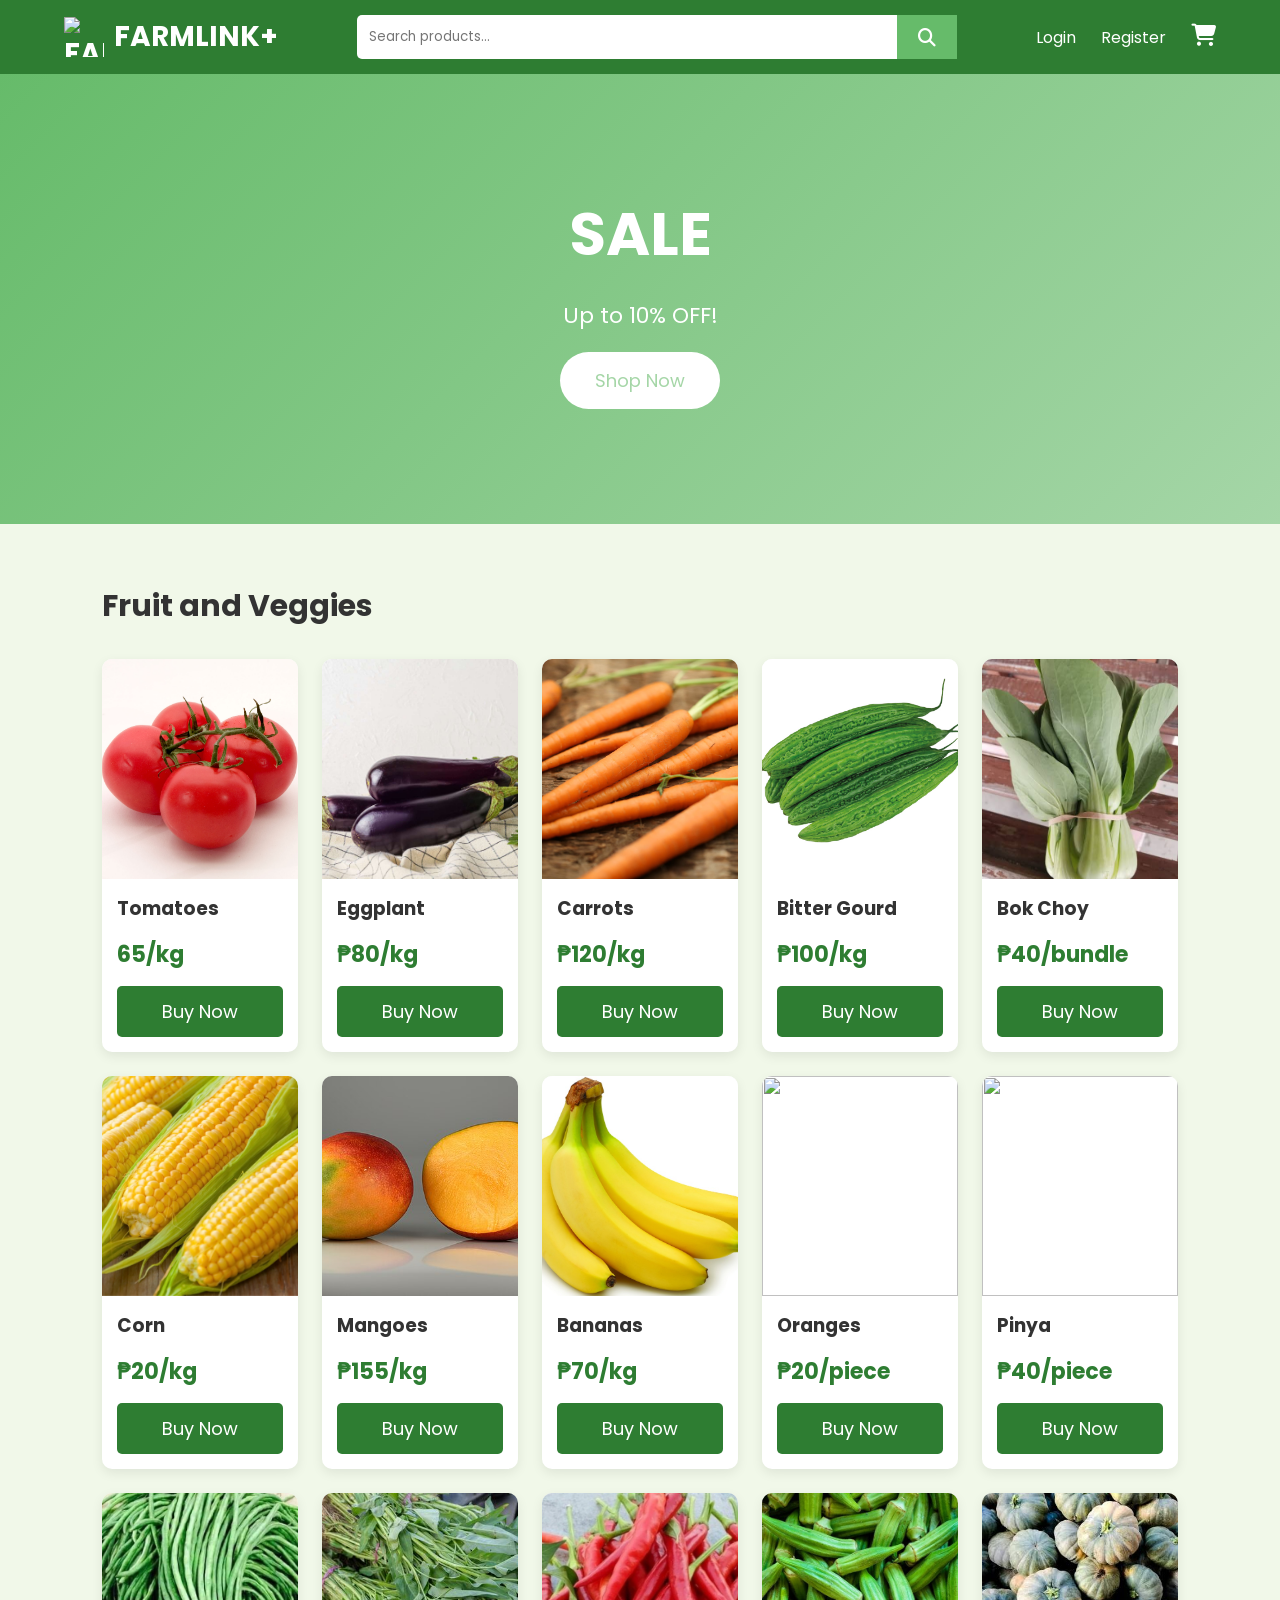
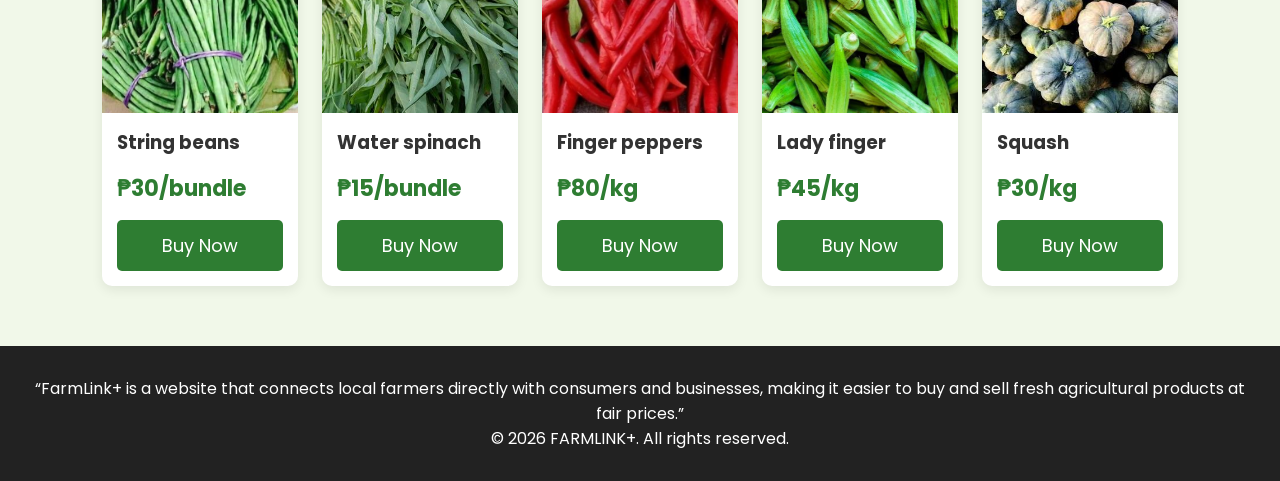
==== index.html @ 1f9c8bc8 "final" ====
﻿<!DOCTYPE html>
<html lang="en">
<head>
    <meta charset="UTF-8">
    <meta name="viewport" content="width=device-width, initial-scale=1.0">
    <title>FARMLINK+</title>

    <link rel="stylesheet" href="style.css">

    <link rel="preconnect" href="https://fonts.googleapis.com">
    <link href="https://fonts.googleapis.com/css2?family=Poppins:wght@300;400;500;600;700&display=swap" rel="stylesheet">

    <link rel="stylesheet"
    href="https://cdnjs.cloudflare.com/ajax/libs/font-awesome/6.6.0/css/all.min.css">
</head>

<body>

<header>

    <div class="logo">
        <img src="FARMLINK+.png" alt="FARMLINK+ Logo">
        <span>FARMLINK+</span>
    </div>

    <div class="search">
        <input type="text" placeholder="Search products...">
        <button>
            <i class="fa-solid fa-search"></i>
        </button>
    </div>

    <div class="header-links">
        <a href="login.html">Login</a>
        <a href="register.html">Register</a>

        <a href="cart.html">
            <i class="fa-solid fa-cart-shopping"></i>
        </a>
    </div>

</header>

<section class="hero">

<div class="hero-text">

<h1>SALE</h1>

<p>Up to 10% OFF!</p>

<button>Shop Now</button>

</div>

</section>

<section class="products">

<h2>Fruit and Veggies</h2>

<div class="product-grid">

<div class="card" onclick="location.href='product.html?id=1'">
<img src="tomato.jpg">
<h3>Tomatoes</h3>
<p class="price">65/kg</p>
<button class="buy-btn" data-id="1">Buy Now</button>
</div>

<div class="card" onclick="location.href='product.html?id=2'">
<img src="eggplant.jpg">
<h3>Eggplant</h3>
<p class="price">₱80/kg</p>
<button class="buy-btn" data-id="2">Buy Now</button>
</div>

<div class="card" onclick="location.href='product.html?id=3'">
<img src="carrots.jpg">
<h3>Carrots</h3>
<p class="price">₱120/kg</p>
<button class="buy-btn" data-id="3">Buy Now</button>
</div>

<div class="card" onclick="location.href='product.html?id=4'">
<img src="bittergourd.jpg">
<h3>Bitter Gourd</h3>
<p class="price">₱100/kg</p>
<button class="buy-btn" data-id="4">Buy Now</button>
</div>

<div class="card" onclick="location.href='product.html?id=5'">
<img src="bok choy.jpg">
<h3>Bok Choy</h3>
<p class="price">₱40/bundle</p>
<button class="buy-btn" data-id="5">Buy Now</button>
</div>

<div class="card" onclick="location.href='product.html?id=6'">
<img src="corn.jpg">
<h3>Corn</h3>
<p class="price">₱20/kg</p>
<button class="buy-btn" data-id="6">Buy Now</button>
</div>

<div class="card" onclick="location.href='product.html?id=8'">
<img src="mangga.jpg">
<h3>Mangoes</h3>
<p class="price">₱155/kg</p>
<button class="buy-btn" data-id="8">Buy Now</button>
</div>

<div class="card" onclick="location.href='product.html?id=7'">
<img src="banana.jpg">
<h3>Bananas</h3>
<p class="price">₱70/kg</p>
<button class="buy-btn" data-id="7">Buy Now</button>
</div>

<div class="card" onclick="location.href='product.html?id=9'">
<img src="Orange.jpg">
<h3>Oranges</h3>
<p class="price">₱20/piece</p>
<button class="buy-btn" data-id="9">Buy Now</button>
</div>

<div class="card" onclick="location.href='product.html?id=10'">
<img src="Pinya.jpg">
<h3>Pinya</h3>
<p class="price">₱40/piece</p>
<button class="buy-btn" data-id="10">Buy Now</button>
</div>

<div class="card" onclick="location.href='product.html?id=11'">
<img src="stringbeans.jpg">
<h3>String beans</h3>
<p class="price">₱30/bundle</p>
<button class="buy-btn" data-id="11">Buy Now</button>
</div>

<div class="card" onclick="location.href='product.html?id=12'">
<img src="waterspinach.jpg">
<h3>Water spinach</h3>
<p class="price">₱15/bundle</p>
<button class="buy-btn" data-id="12">Buy Now</button>
</div>

<div class="card" onclick="location.href='product.html?id=13'">
<img src="fingerpeppers.jpeg">
<h3>Finger peppers</h3>
<p class="price">₱80/kg</p>
<button class="buy-btn" data-id="13">Buy Now</button>
</div>

<div class="card" onclick="location.href='product.html?id=14'">
<img src="ladyfinger.jpg">
<h3>Lady finger</h3>
<p class="price">₱45/kg</p>
<button class="buy-btn" data-id="14">Buy Now</button>
</div>

<div class="card" onclick="location.href='product.html?id=15'">
<img src="squash.jpg">
<h3>Squash</h3>
<p class="price">₱30/kg</p>
<button class="buy-btn" data-id="15">Buy Now</button>
</div>


</div>

</section>




</div>

</section>

<footer>

<p>“FarmLink+ is a website that connects local farmers directly with consumers and businesses, making it easier to buy and sell fresh agricultural products at fair prices.” </p>
<p>© 2026 FARMLINK+. All rights reserved.</p>
</footer>

<script src="products.js"></script>
<script src="js/app.js"></script>

</body>
</html>
---- style.css ----
/* ===========================
   GLOBAL
=========================== */

@import url('https://fonts.googleapis.com/css2?family=Poppins:wght@300;400;500;600;700&display=swap');

*{
    margin:0;
    padding:0;
    box-sizing:border-box;
    font-family:'Poppins',sans-serif;
}

body{
    background:#F1F8E9;
    color:#333;
}

img{
    width:100%;
    display:block;
}

a{
    text-decoration:none;
    color:inherit;
}

button{
    cursor:pointer;
}

/* ===========================
   HEADER
=========================== */

header{
    background:#2E7D32;
    padding:15px 5%;
    display:flex;
    justify-content:space-between;
    align-items:center;
    position:sticky;
    top:0;
    z-index:1000;
}

.logo{
    display:flex;
    align-items:center;
    gap:10px;
    color:white;
    font-size:28px;
    font-weight:700;
}

.logo img {
    width: 40px;   /* Adjust this value */
    height: 40px;
}

.search{
    flex:1;
    max-width:600px;
    display:flex;
    margin:0 40px;
}

.search input{
    flex:1;
    padding:12px;
    border:none;
    outline:none;
    border-radius:5px 0 0 5px;
}

.search button{
    width:60px;
    border:none;
    background:#66BB6A;
    color:white;
    font-size:18px;
}

.header-links{
    display:flex;
    gap:25px;
    align-items:center;
    color:white;
}

.header-links i{
    font-size:22px;
}

/* ===========================
   NAVBAR
=========================== */

nav{
    background:white;
    display:flex;
    justify-content:center;
    gap:40px;
    padding:15px;
    box-shadow:0 2px 8px rgba(0,0,0,.08);
}

nav a{
    font-weight:500;
    transition:.3s;
}

nav a:hover{
    color:#2E7D32;
}

/* ===========================
   HERO
=========================== */

.hero{
    height:450px;
    background:linear-gradient(135deg,#66BB6A,#A5D6A7);
    display:flex;
    justify-content:center;
    align-items:center;
    text-align:center;
    color:white;
}

.hero h1{
    font-size:60px;
}

.hero p{
    margin:20px 0;
    font-size:22px;
}

.hero button{
    background:white;
    color:#A5D6A7;
    border:none;
    padding:15px 35px;
    border-radius:50px;
    font-size:18px;
    transition:.3s;
}

.hero button:hover{
    transform:scale(1.05);
}

/* ===========================
   SECTION
=========================== */

section{
    padding:60px 8%;
}

section h2{
    margin-bottom:30px;
    font-size:30px;
}

/* ===========================
   CATEGORIES
=========================== */

.category-grid{
    display:grid;
    grid-template-columns:repeat(auto-fit,minmax(140px,1fr));
    gap:20px;
}

.category{
    background:white;
    border-radius:12px;
    padding:30px;
    text-align:center;
    font-size:40px;
    transition:.3s;
    box-shadow:0 5px 15px rgba(0,0,0,.08);
}

.category:hover{
    transform:translateY(-8px);
}

.category p{
    margin-top:15px;
    font-size:16px;
}

/* ===========================
   PRODUCTS
=========================== */

.product-grid {
    display: grid;
    grid-template-columns: repeat(5, 1fr);
    gap: 24px;
}

.card{
    background:white;
    border-radius:10px;
    overflow:hidden;
    transition:.3s;
    box-shadow:0 4px 12px rgba(0,0,0,.08);
}

.card:hover{
    transform:translateY(-8px);
}

.card img{
    height:220px;
    object-fit:cover;
}

.card h3{
    padding:15px;
}

.price{
    padding:0 15px;
    color:#2E7D32;
    font-size:22px;
    font-weight:bold;
}

.card button{
    margin:15px;
    width:calc(100% - 30px);
    padding:12px;
    border:none;
    background:#2E7D32;
    color:white;
    border-radius:5px;
}

.card button:hover{
    background:#A5D6A7;
}

/* ===========================
   FOOTER
=========================== */

footer{
    background:#222;
    color:white;
    text-align:center;
    padding:30px;
}

/* ===========================
   RESPONSIVE
=========================== */

@media(max-width:768px){

header{
    flex-direction:column;
    gap:15px;
}

.search{
    width:100%;
    margin:0;
}

nav{
    overflow:auto;
    justify-content:flex-start;
}

.hero{
    height:300px;
}

.hero h1{
    font-size:40px;
}

.hero p{
    font-size:18px;
}

}
/* ===========================
   PRODUCT DETAILS
=========================== */

.product-details{
    display:flex;
    gap:50px;
    padding:60px 8%;
    background:#fff;
    align-items:flex-start;
    flex-wrap:wrap;
}

.product-image{
    flex:1;
    min-width:320px;
}

.product-image img{
    width:100%;
    border-radius:10px;
    box-shadow:0 5px 15px rgba(0,0,0,.15);
}

.product-info{
    flex:1;
    min-width:320px;
}

.product-info h1{
    font-size:36px;
    margin-bottom:15px;
}

.rating{
    color:gold;
    font-size:18px;
    margin-bottom:20px;
}

.rating span{
    color:#555;
    margin-left:10px;
}

.product-info .price{
    color:#2E7D32;
    font-size:40px;
    margin-bottom:20px;
}

.product-info p{
    line-height:1.8;
    margin-bottom:30px;
}

.quantity{
    display:flex;
    align-items:center;
    gap:10px;
    margin-bottom:30px;
}

.quantity button{
    width:45px;
    height:45px;
    border:none;
    background:#2E7D32;
    color:white;
    font-size:20px;
    border-radius:5px;
}

.quantity input{
    width:70px;
    text-align:center;
    height:45px;
    font-size:18px;
}

.buy-btn,
.cart-btn{
    padding:15px 35px;
    border:none;
    border-radius:5px;
    font-size:18px;
    cursor:pointer;
    margin-right:15px;
}

.buy-btn{
    background:#2E7D32;
    color:white;
}

.cart-btn{
    background:#ffb703;
    color:black;
}

.buy-btn:hover{
    background:#66BB6A;
}

.cart-btn:hover{
    background:#A5D6A7;
}

/* ===========================
   CART PAGE
=========================== */

.cart{
    padding:60px 8%;
}

.cart h1{
    margin-bottom:30px;
}

.cart-item{
    display:flex;
    justify-content:space-between;
    align-items:center;
    background:white;
    padding:20px;
    border-radius:10px;
    margin-bottom:20px;
    box-shadow:0 3px 10px rgba(0,0,0,.08);
}

.cart-info h3{
    margin-bottom:10px;
}

.remove-btn{
    background:#66BB6A;
    color:white;
    border:none;
    padding:10px 20px;
    border-radius:5px;
    cursor:pointer;
}

.remove-btn:hover{
    background:#66BB6A;
}

.cart-total{
    margin-top:40px;
    text-align:right;
}

.cart-total button{
    background:#2E7D32;
    color:white;
    border:none;
    padding:15px 30px;
    font-size:18px;
    border-radius:5px;
    cursor:pointer;
}

.cart-total button:hover{
    background:#66BB6A;
}
/* ===========================
   CHECKOUT
=========================== */

.checkout{
    max-width:700px;
    margin:60px auto;
    background:white;
    padding:40px;
    border-radius:10px;
    box-shadow:0 5px 15px rgba(0,0,0,.08);
}

.checkout h1{
    margin-bottom:25px;
}

.checkout form{
    display:flex;
    flex-direction:column;
    gap:20px;
}

.checkout input,
.checkout textarea,
.checkout select{
    padding:15px;
    font-size:16px;
    border:1px solid #ddd;
    border-radius:5px;
}

.checkout textarea{
    resize:vertical;
    min-height:120px;
}

.checkout button{
    background:#2E7D32;
    color:white;
    border:none;
    padding:15px;
    font-size:18px;
    border-radius:5px;
}

.checkout button:hover{
    background:#66BB6A;
}.popup{
    display:none;
    position:fixed;
    top:0;
    left:0;
    width:100%;
    height:100%;
    background:rgba(0,0,0,.6);
    justify-content:center;
    align-items:center;
    z-index:1000;
}

.popup-content{
    background:#fff;
    width:380px;
    padding:35px;
    border-radius:15px;
    text-align:center;
    animation:popup .3s ease;
}

.popup-content i{
    font-size:60px;
    color:#2e7d32;
    margin-bottom:15px;
}

.popup-content h2{
    color:#2e7d32;
}

.popup-content button{
    margin-top:20px;
    background:#2e7d32;
    color:#fff;
    border:none;
    padding:12px 30px;
    border-radius:8px;
    cursor:pointer;
}

@keyframes popup{
    from{
        transform:scale(.8);
        opacity:0;
    }
    to{
        transform:scale(1);
        opacity:1;
    }
}
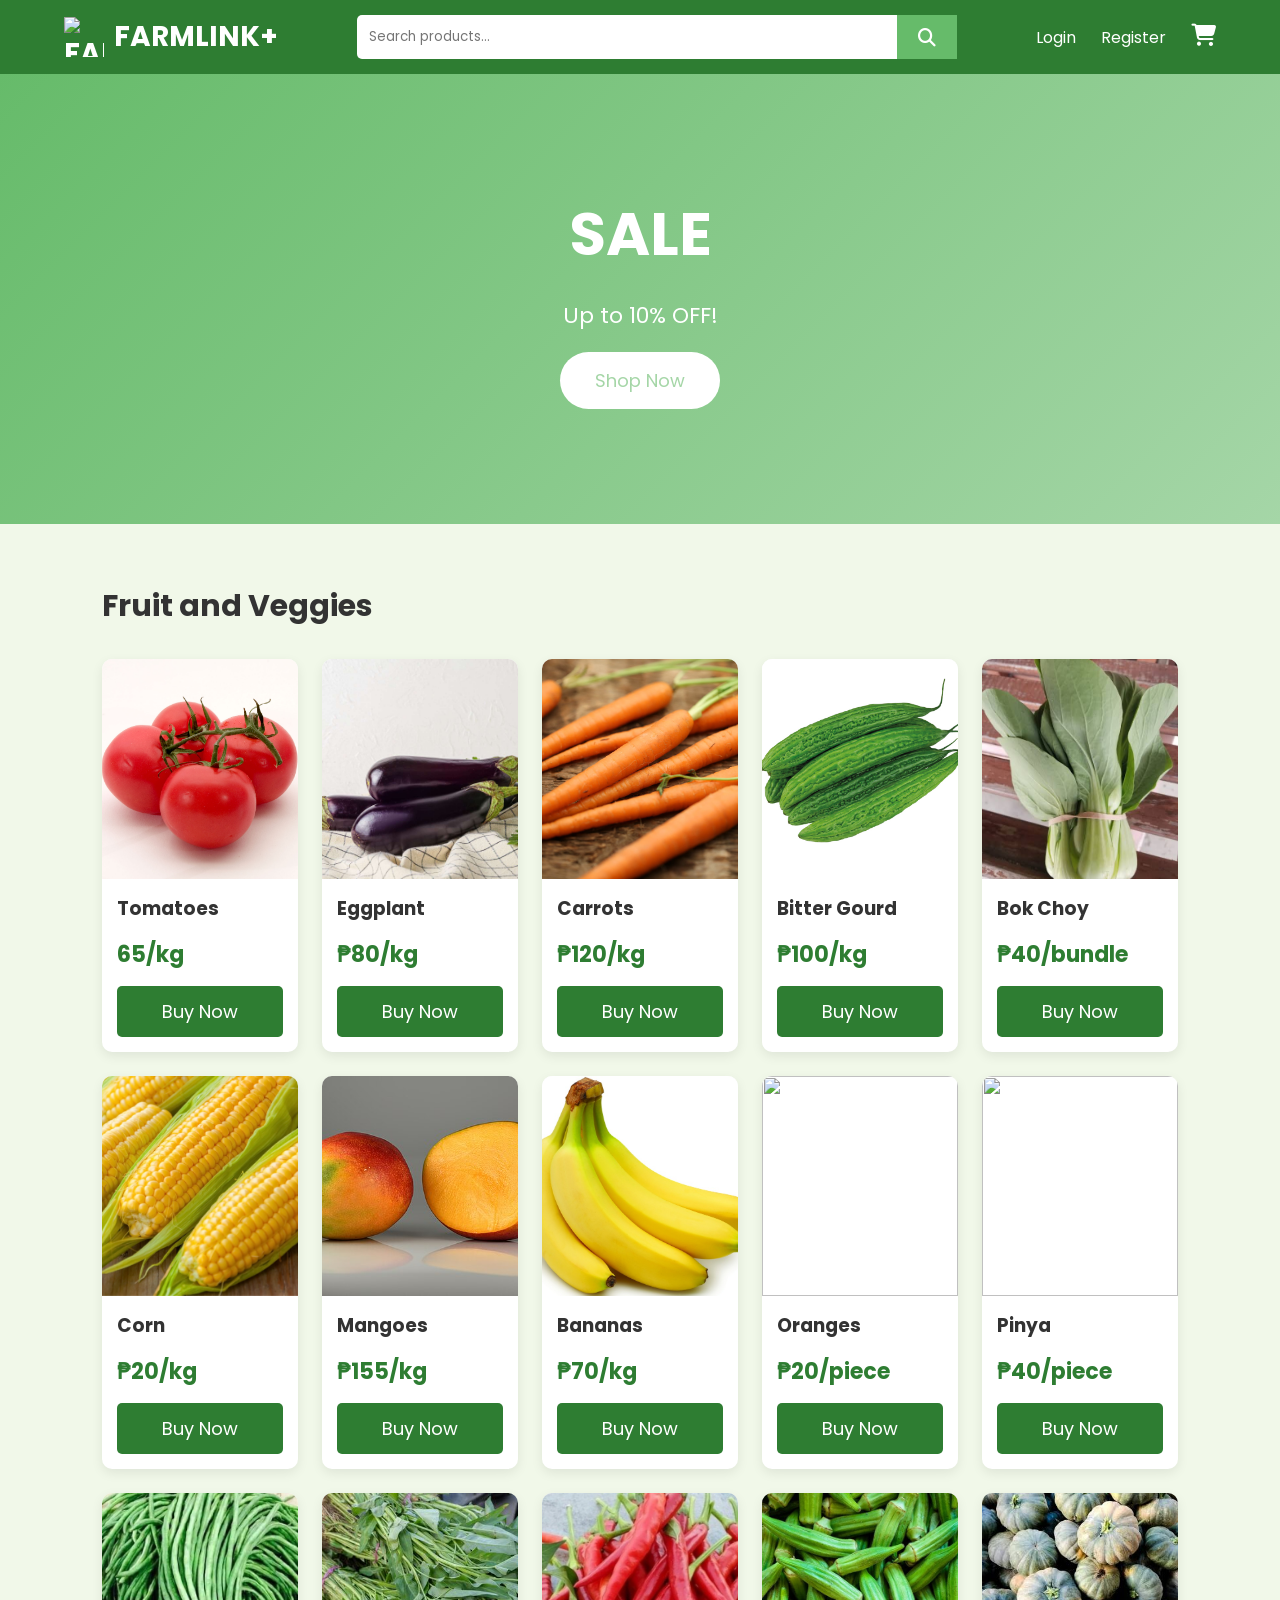
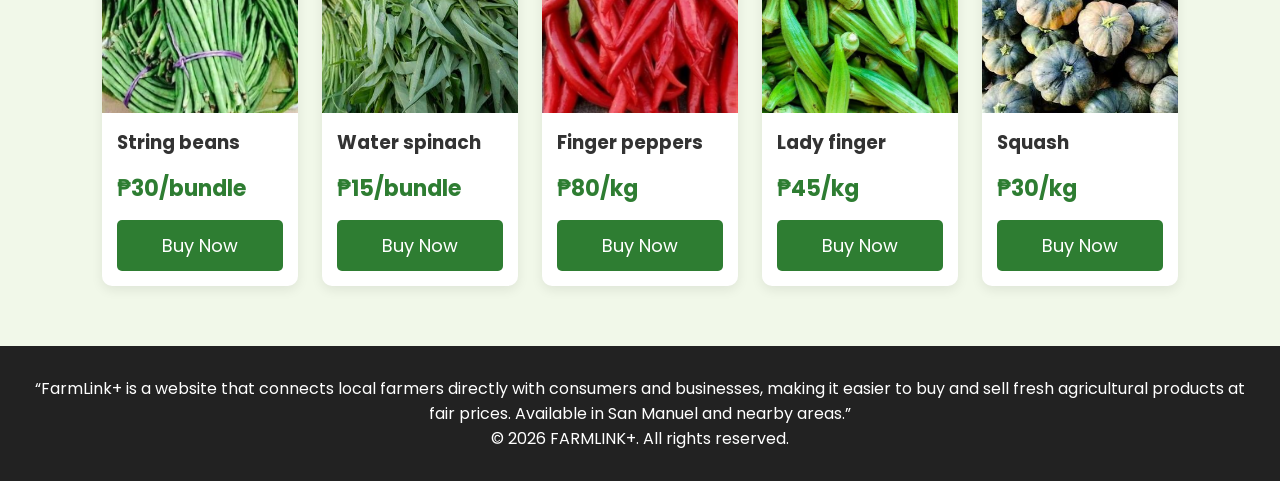
==== commit 79ded761: "footer" ====
--- a/index.html
+++ b/index.html
@@ -180,7 +180,7 @@
 
 <footer>
 
-<p>“FarmLink+ is a website that connects local farmers directly with consumers and businesses, making it easier to buy and sell fresh agricultural products at fair prices.” </p>
+<p>“FarmLink+ is a website that connects local farmers directly with consumers and businesses, making it easier to buy and sell fresh agricultural products at fair prices. Available in San Manuel and nearby areas.” </p>
 <p>© 2026 FARMLINK+. All rights reserved.</p>
 </footer>
 
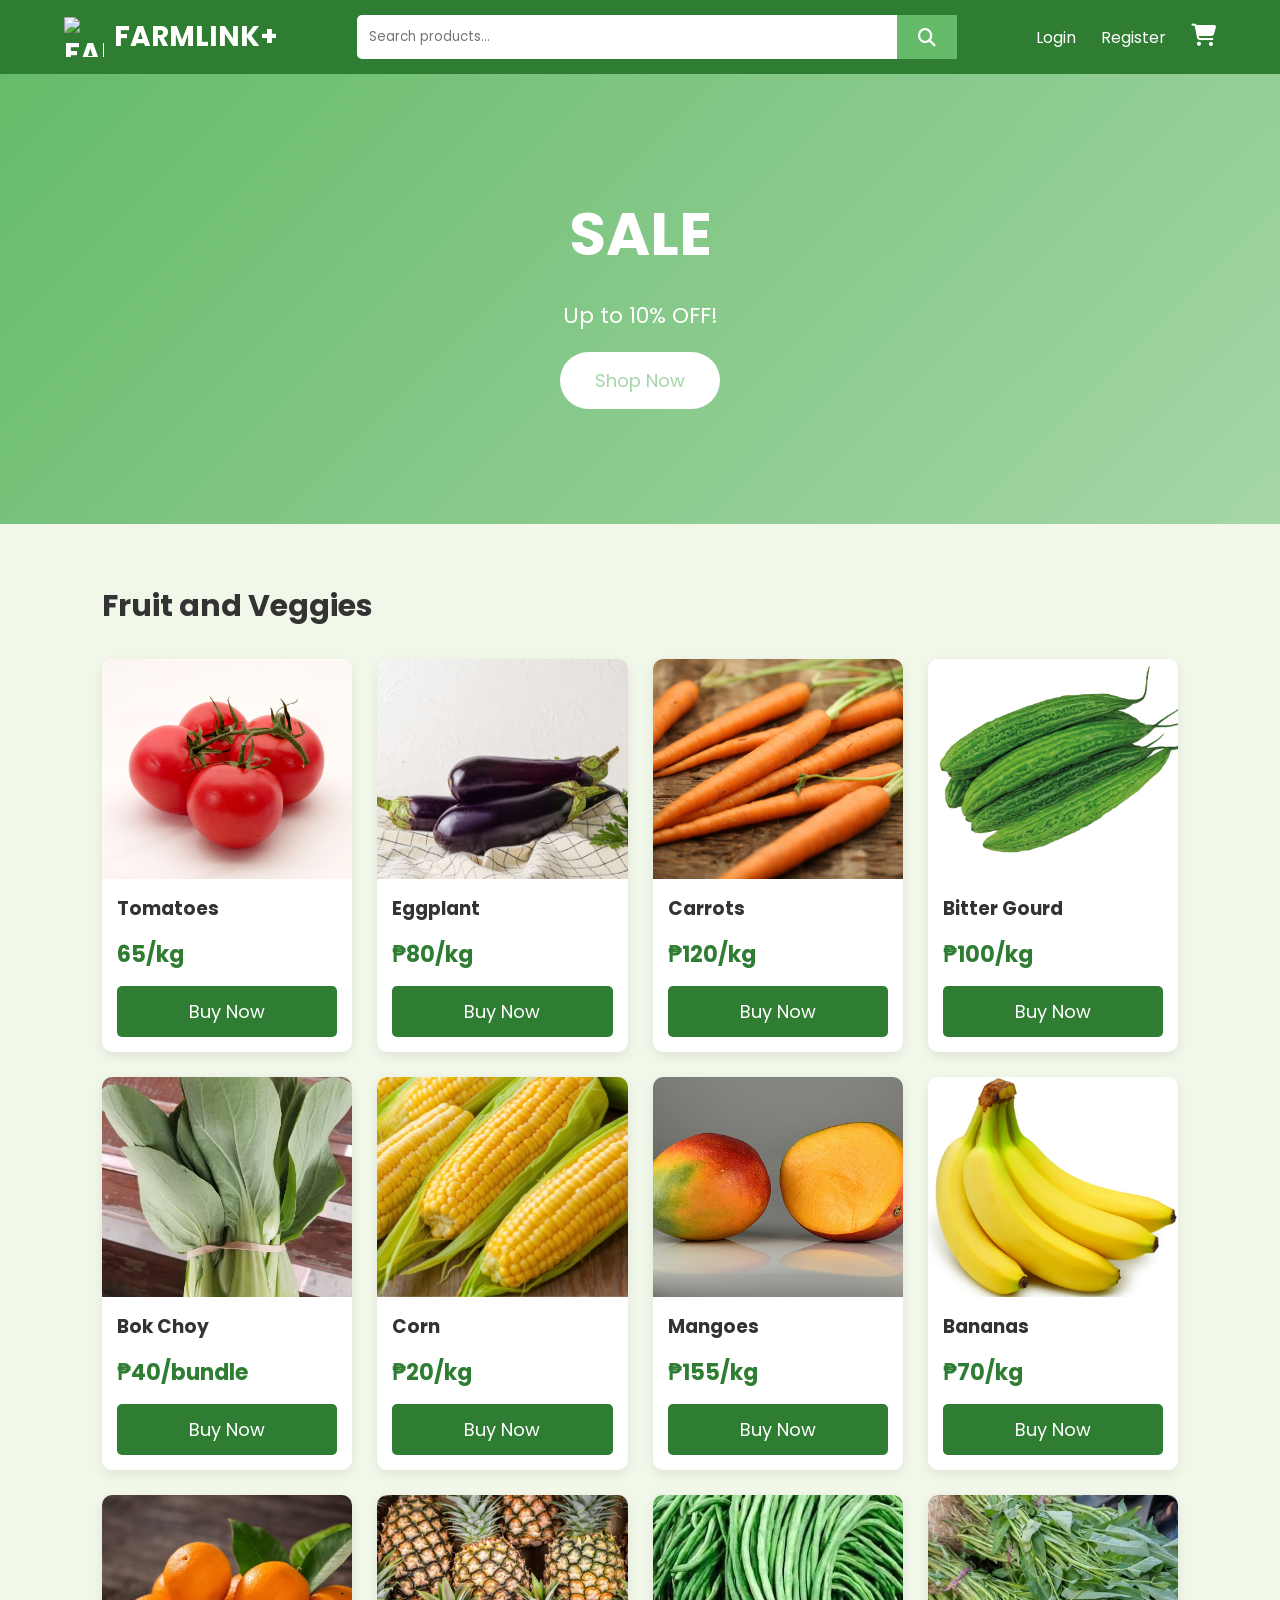
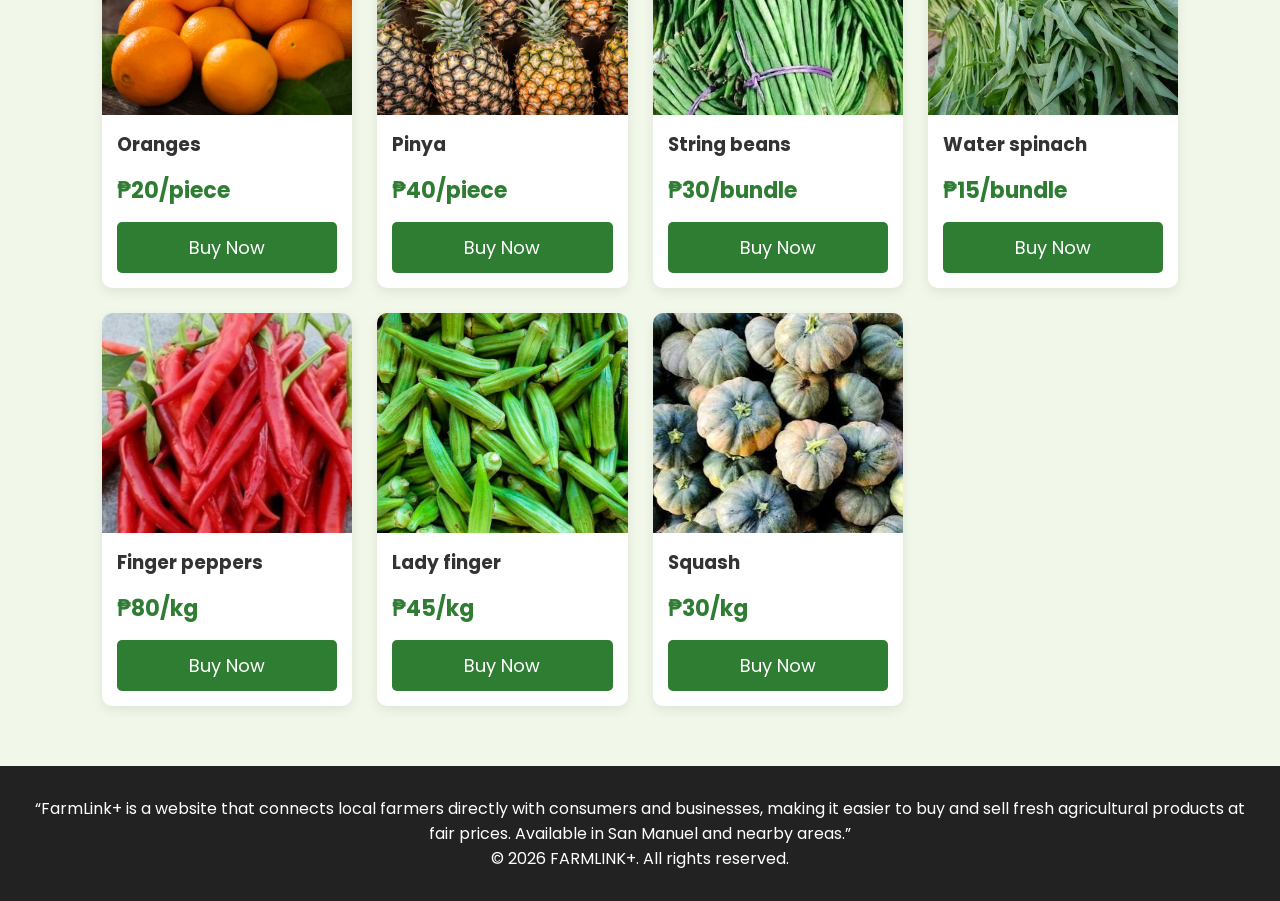
==== commit 190b61b2: "picture" ====
--- a/index.html
+++ b/index.html
@@ -118,14 +118,14 @@
 </div>
 
 <div class="card" onclick="location.href='product.html?id=9'">
-<img src="Orange.jpg">
+<img src="orange.jpg">
 <h3>Oranges</h3>
 <p class="price">₱20/piece</p>
 <button class="buy-btn" data-id="9">Buy Now</button>
 </div>
 
 <div class="card" onclick="location.href='product.html?id=10'">
-<img src="Pinya.jpg">
+<img src="pinya.jpg">
 <h3>Pinya</h3>
 <p class="price">₱40/piece</p>
 <button class="buy-btn" data-id="10">Buy Now</button>
--- a/style.css
+++ b/style.css
@@ -198,10 +198,10 @@
    PRODUCTS
 =========================== */
 
-.product-grid {
-    display: grid;
-    grid-template-columns: repeat(5, 1fr);
-    gap: 24px;
+.product-grid{
+    display:grid;
+    grid-template-columns:repeat(auto-fit,minmax(230px,1fr));
+    gap:25px;
 }
 
 .card{
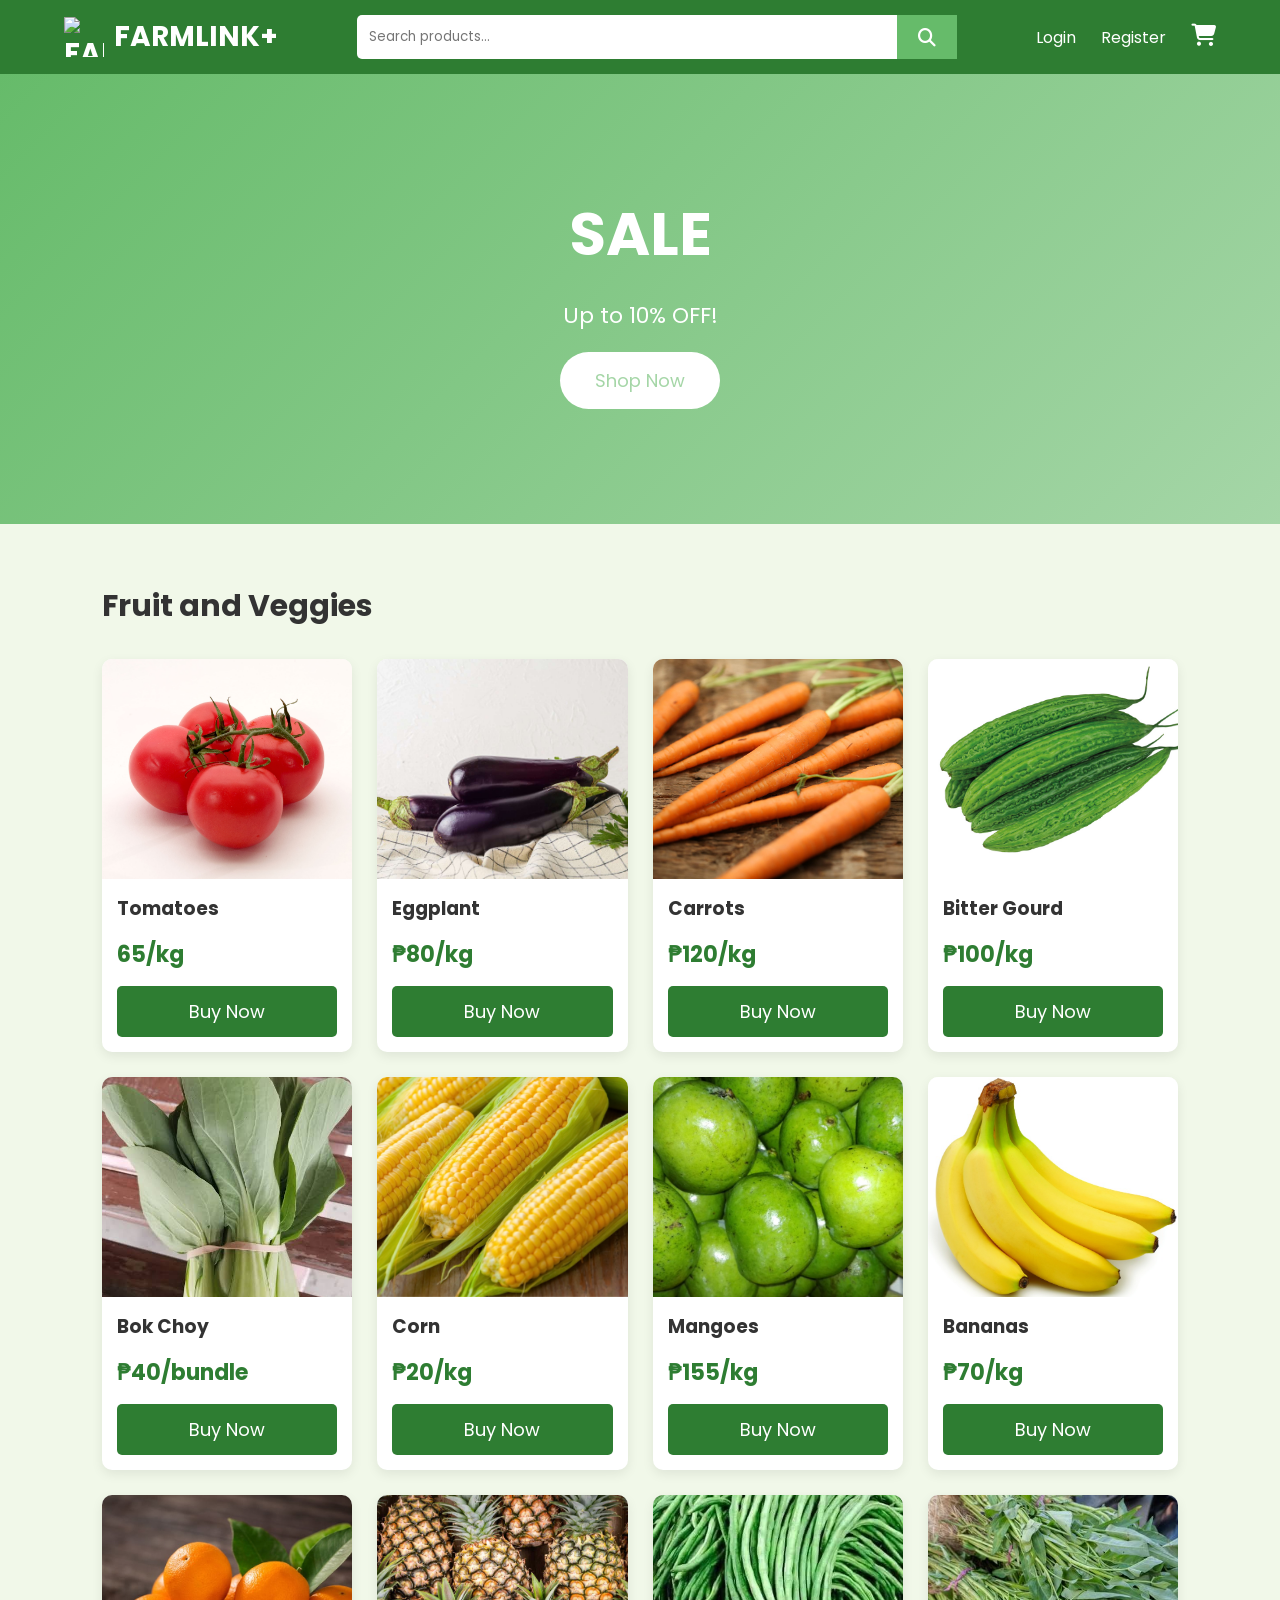
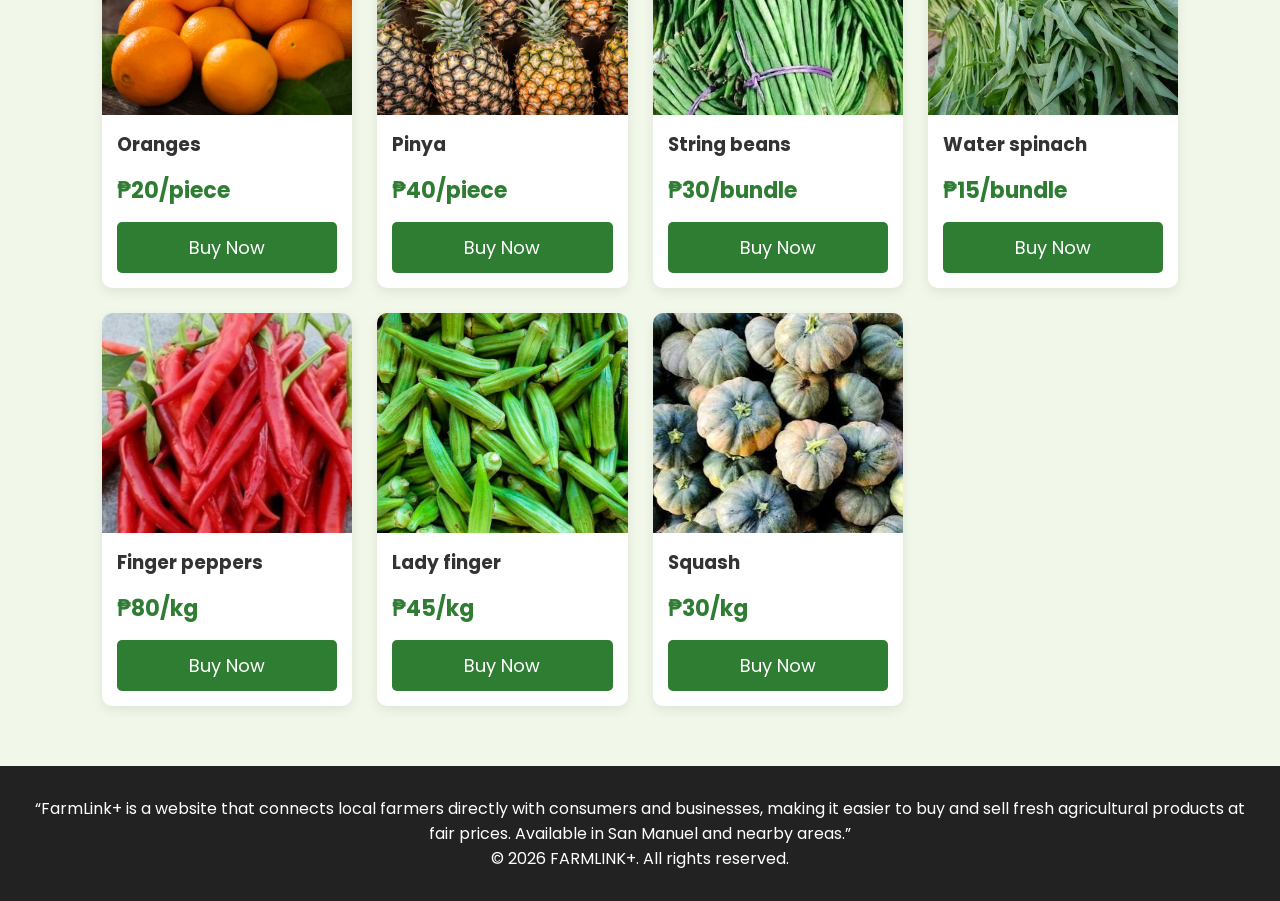
==== commit 4c76e4f4: "mangga" ====
--- a/index.html
+++ b/index.html
@@ -104,7 +104,7 @@
 </div>
 
 <div class="card" onclick="location.href='product.html?id=8'">
-<img src="mangga.jpg">
+<img src="mangga2.jpg">
 <h3>Mangoes</h3>
 <p class="price">₱155/kg</p>
 <button class="buy-btn" data-id="8">Buy Now</button>
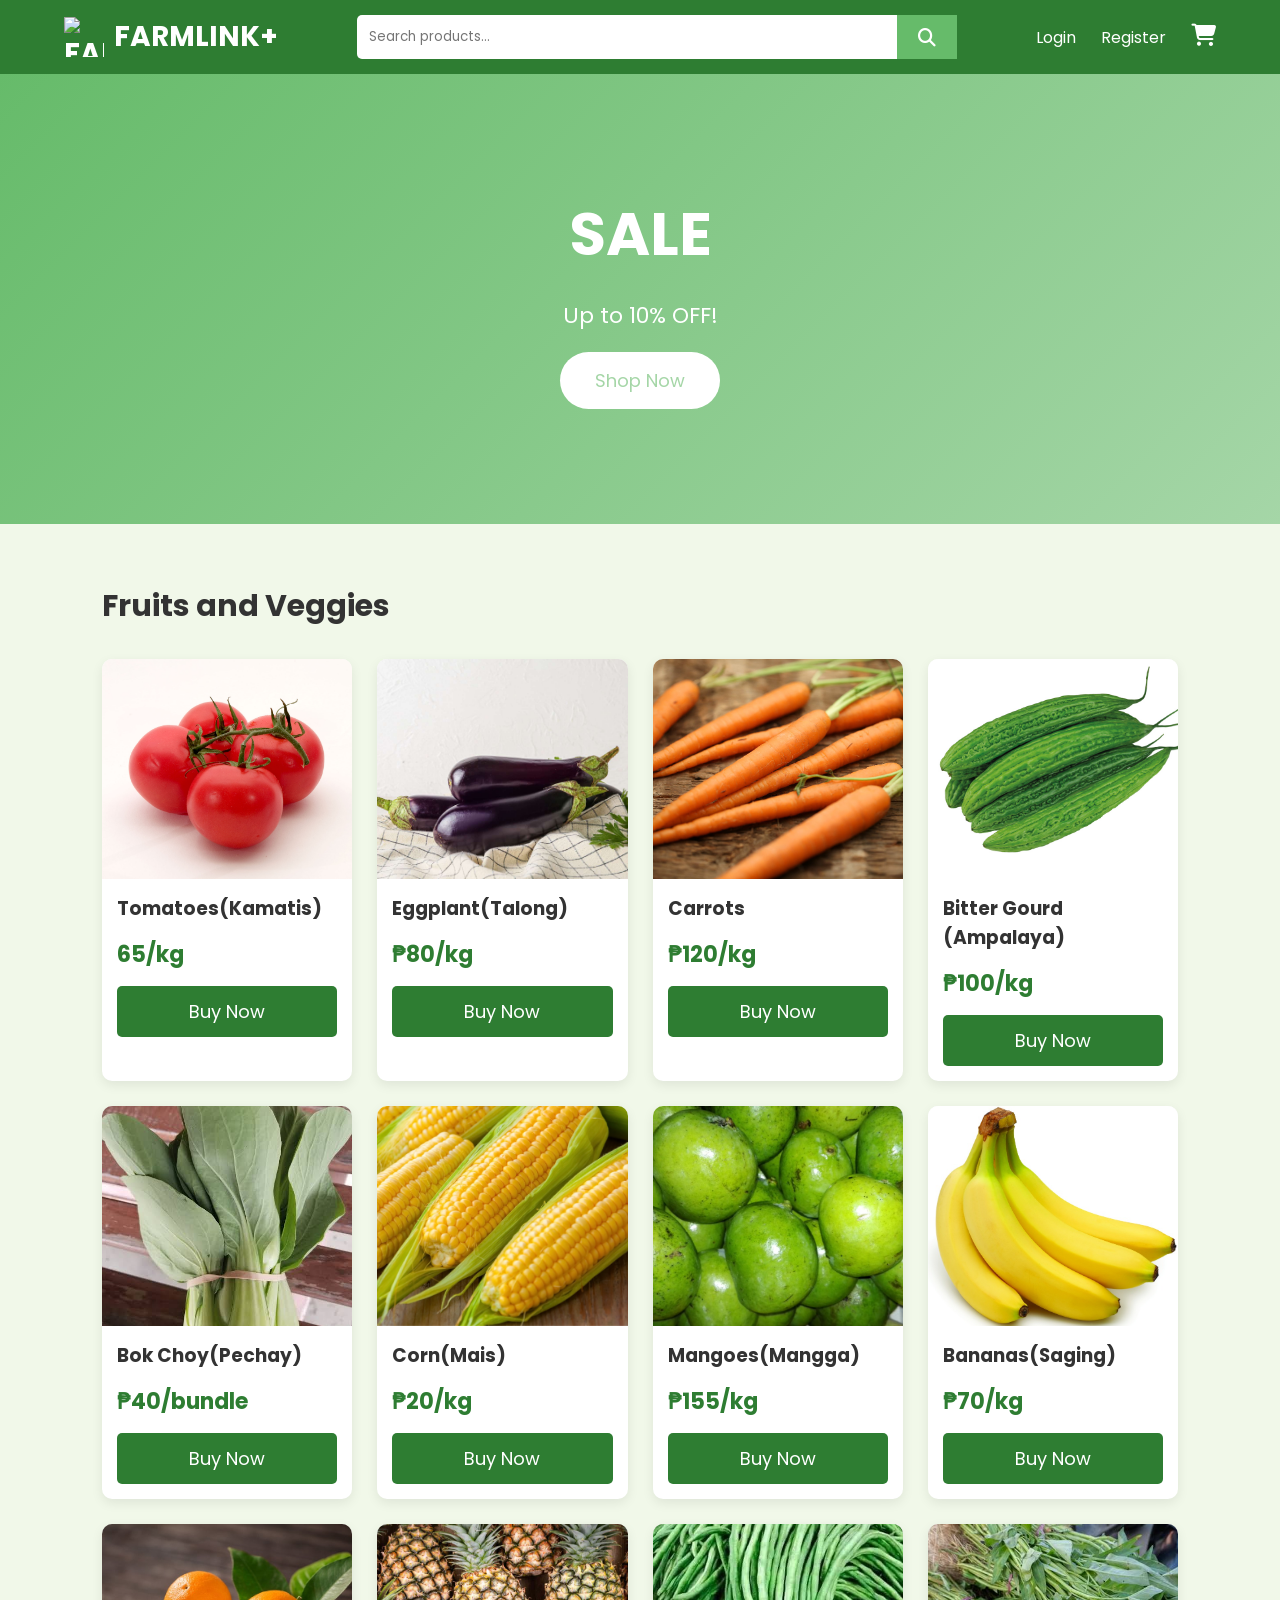
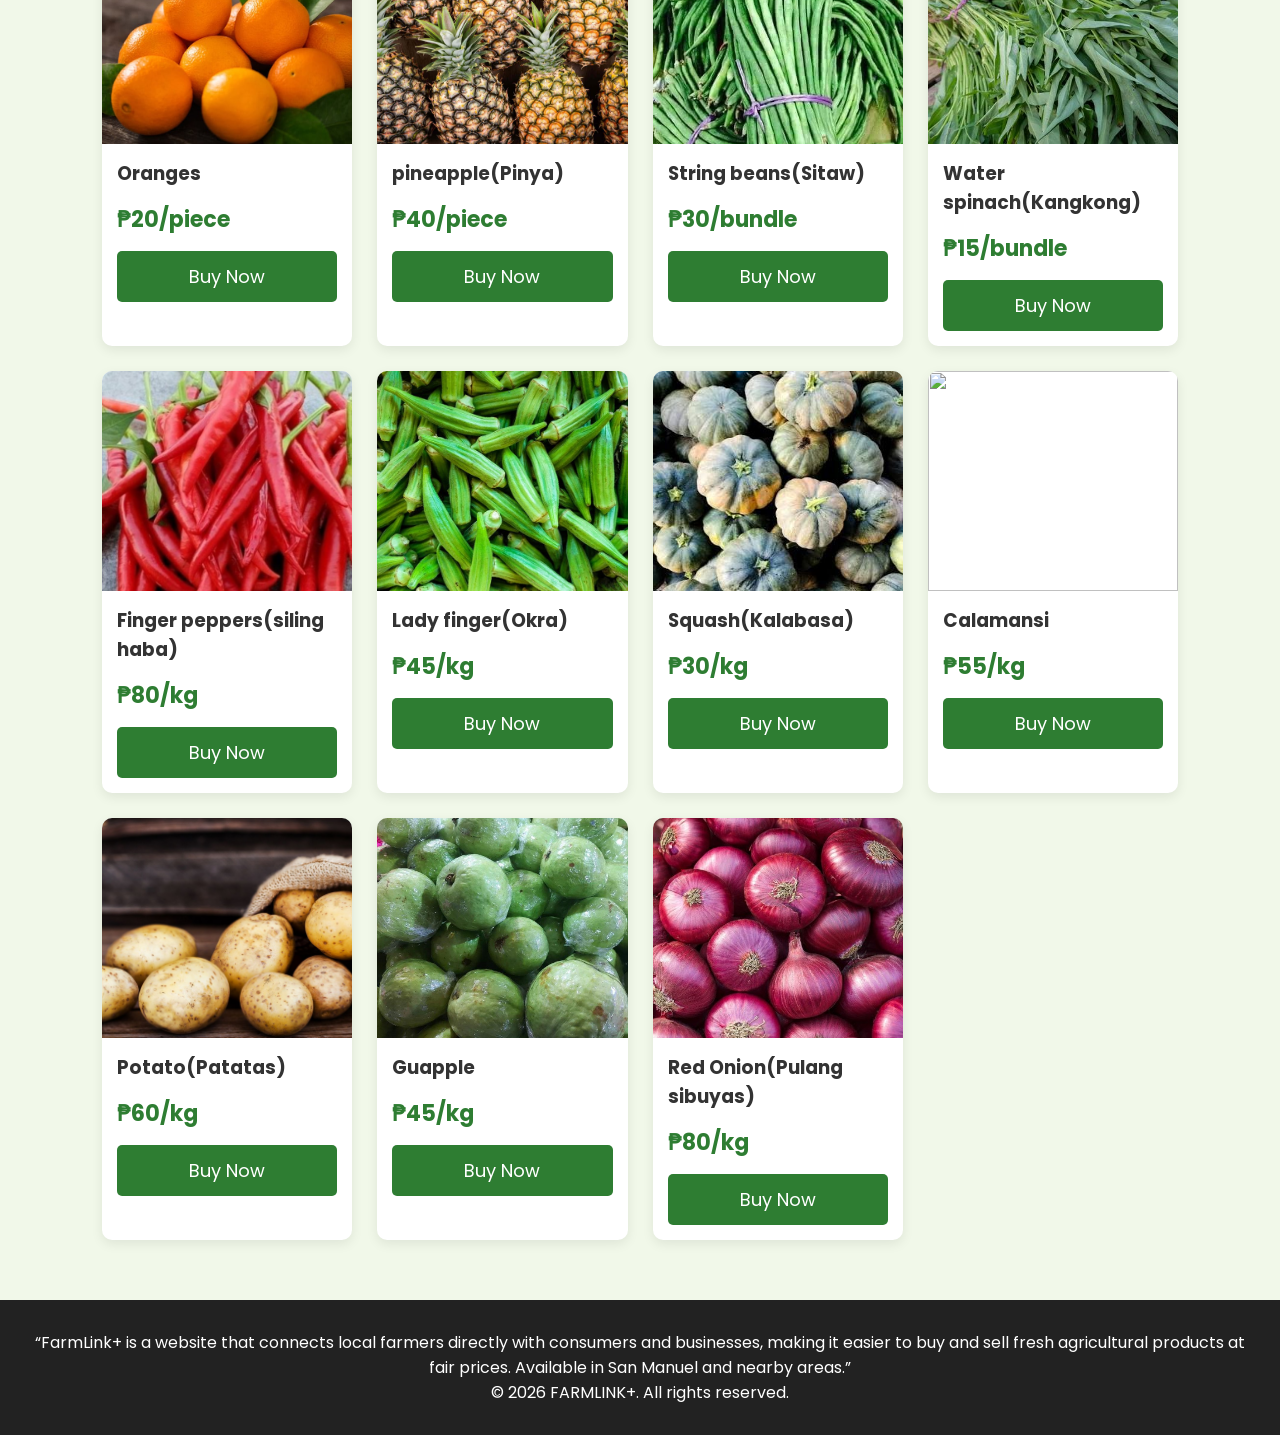
==== commit 05716494: "english" ====
--- a/index.html
+++ b/index.html
@@ -57,20 +57,20 @@
 
 <section class="products">
 
-<h2>Fruit and Veggies</h2>
+<h2>Fruits and Veggies</h2>
 
 <div class="product-grid">
 
 <div class="card" onclick="location.href='product.html?id=1'">
 <img src="tomato.jpg">
-<h3>Tomatoes</h3>
+<h3>Tomatoes(Kamatis)</h3>
 <p class="price">65/kg</p>
 <button class="buy-btn" data-id="1">Buy Now</button>
 </div>
 
 <div class="card" onclick="location.href='product.html?id=2'">
 <img src="eggplant.jpg">
-<h3>Eggplant</h3>
+<h3>Eggplant(Talong)</h3>
 <p class="price">₱80/kg</p>
 <button class="buy-btn" data-id="2">Buy Now</button>
 </div>
@@ -84,35 +84,35 @@
 
 <div class="card" onclick="location.href='product.html?id=4'">
 <img src="bittergourd.jpg">
-<h3>Bitter Gourd</h3>
+<h3>Bitter Gourd (Ampalaya)</h3>
 <p class="price">₱100/kg</p>
 <button class="buy-btn" data-id="4">Buy Now</button>
 </div>
 
 <div class="card" onclick="location.href='product.html?id=5'">
 <img src="bok choy.jpg">
-<h3>Bok Choy</h3>
+<h3>Bok Choy(Pechay)</h3>
 <p class="price">₱40/bundle</p>
 <button class="buy-btn" data-id="5">Buy Now</button>
 </div>
 
 <div class="card" onclick="location.href='product.html?id=6'">
 <img src="corn.jpg">
-<h3>Corn</h3>
+<h3>Corn(Mais)</h3>
 <p class="price">₱20/kg</p>
 <button class="buy-btn" data-id="6">Buy Now</button>
 </div>
 
 <div class="card" onclick="location.href='product.html?id=8'">
 <img src="mangga2.jpg">
-<h3>Mangoes</h3>
+<h3>Mangoes(Mangga)</h3>
 <p class="price">₱155/kg</p>
 <button class="buy-btn" data-id="8">Buy Now</button>
 </div>
 
 <div class="card" onclick="location.href='product.html?id=7'">
 <img src="banana.jpg">
-<h3>Bananas</h3>
+<h3>Bananas(Saging)</h3>
 <p class="price">₱70/kg</p>
 <button class="buy-btn" data-id="7">Buy Now</button>
 </div>
@@ -126,44 +126,72 @@
 
 <div class="card" onclick="location.href='product.html?id=10'">
 <img src="pinya.jpg">
-<h3>Pinya</h3>
+<h3>pineapple(Pinya)</h3>
 <p class="price">₱40/piece</p>
 <button class="buy-btn" data-id="10">Buy Now</button>
 </div>
 
 <div class="card" onclick="location.href='product.html?id=11'">
 <img src="stringbeans.jpg">
-<h3>String beans</h3>
+<h3>String beans(Sitaw)</h3>
 <p class="price">₱30/bundle</p>
 <button class="buy-btn" data-id="11">Buy Now</button>
 </div>
 
 <div class="card" onclick="location.href='product.html?id=12'">
 <img src="waterspinach.jpg">
-<h3>Water spinach</h3>
+<h3>Water spinach(Kangkong)</h3>
 <p class="price">₱15/bundle</p>
 <button class="buy-btn" data-id="12">Buy Now</button>
 </div>
 
 <div class="card" onclick="location.href='product.html?id=13'">
 <img src="fingerpeppers.jpeg">
-<h3>Finger peppers</h3>
+<h3>Finger peppers(siling haba)</h3>
 <p class="price">₱80/kg</p>
 <button class="buy-btn" data-id="13">Buy Now</button>
 </div>
 
 <div class="card" onclick="location.href='product.html?id=14'">
 <img src="ladyfinger.jpg">
-<h3>Lady finger</h3>
+<h3>Lady finger(Okra)</h3>
 <p class="price">₱45/kg</p>
 <button class="buy-btn" data-id="14">Buy Now</button>
 </div>
 
 <div class="card" onclick="location.href='product.html?id=15'">
 <img src="squash.jpg">
-<h3>Squash</h3>
+<h3>Squash(Kalabasa)</h3>
 <p class="price">₱30/kg</p>
 <button class="buy-btn" data-id="15">Buy Now</button>
+</div>
+
+<div class="card" onclick="location.href='product.html?id=16'">
+<img src="calamansi.jpg">
+<h3>Calamansi</h3>
+<p class="price">₱55/kg</p>
+<button class="buy-btn" data-id="16">Buy Now</button>
+</div>
+
+<div class="card" onclick="location.href='product.html?id=19'">
+<img src="patatas.jpg">
+<h3>Potato(Patatas)</h3>
+<p class="price">₱60/kg</p>
+<button class="buy-btn" data-id="19">Buy Now</button>
+</div>
+
+<div class="card" onclick="location.href='product.html?id=17'">
+<img src="guapple.jpg">
+<h3>Guapple</h3>
+<p class="price">₱45/kg</p>
+<button class="buy-btn" data-id="17">Buy Now</button>
+</div>
+
+<div class="card" onclick="location.href='product.html?id=18'">
+<img src="onion.jpg">
+<h3>Red Onion(Pulang sibuyas)</h3>
+<p class="price">₱80/kg</p>
+<button class="buy-btn" data-id="18">Buy Now</button>
 </div>
 
 
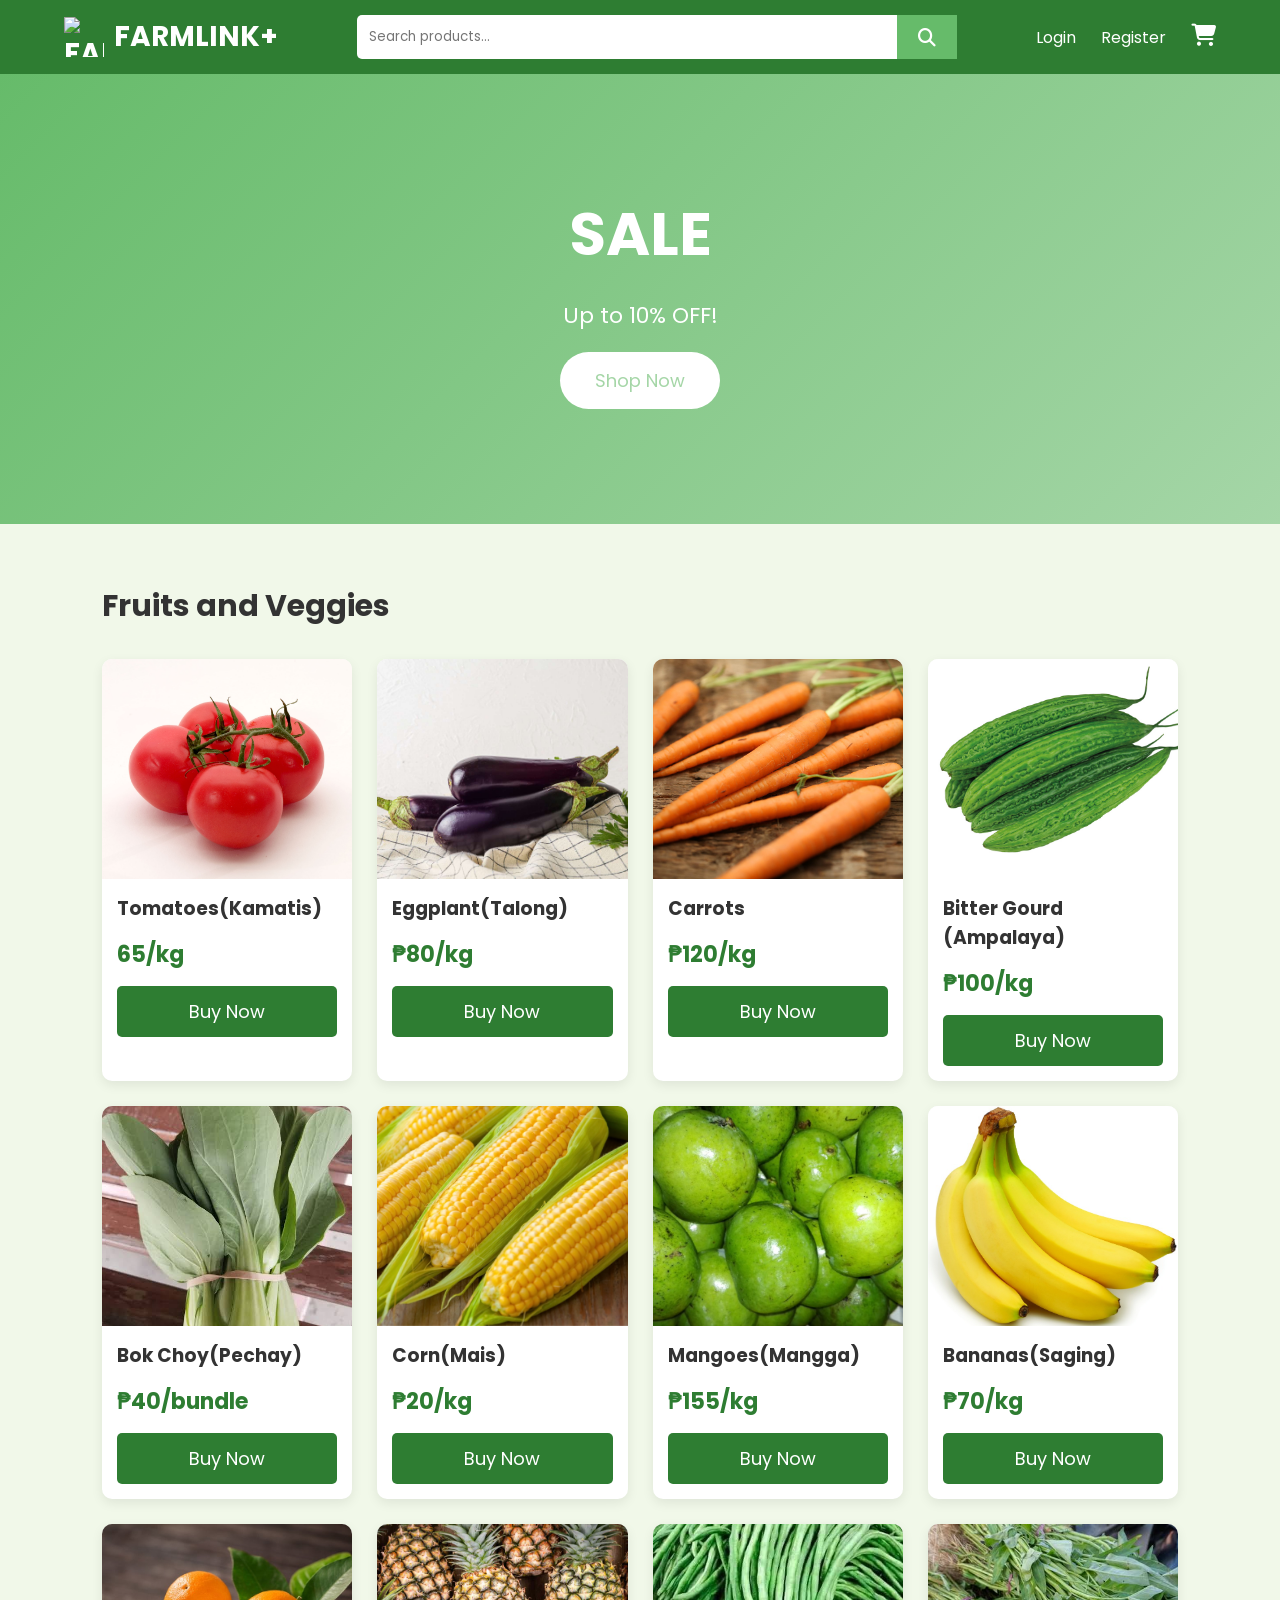
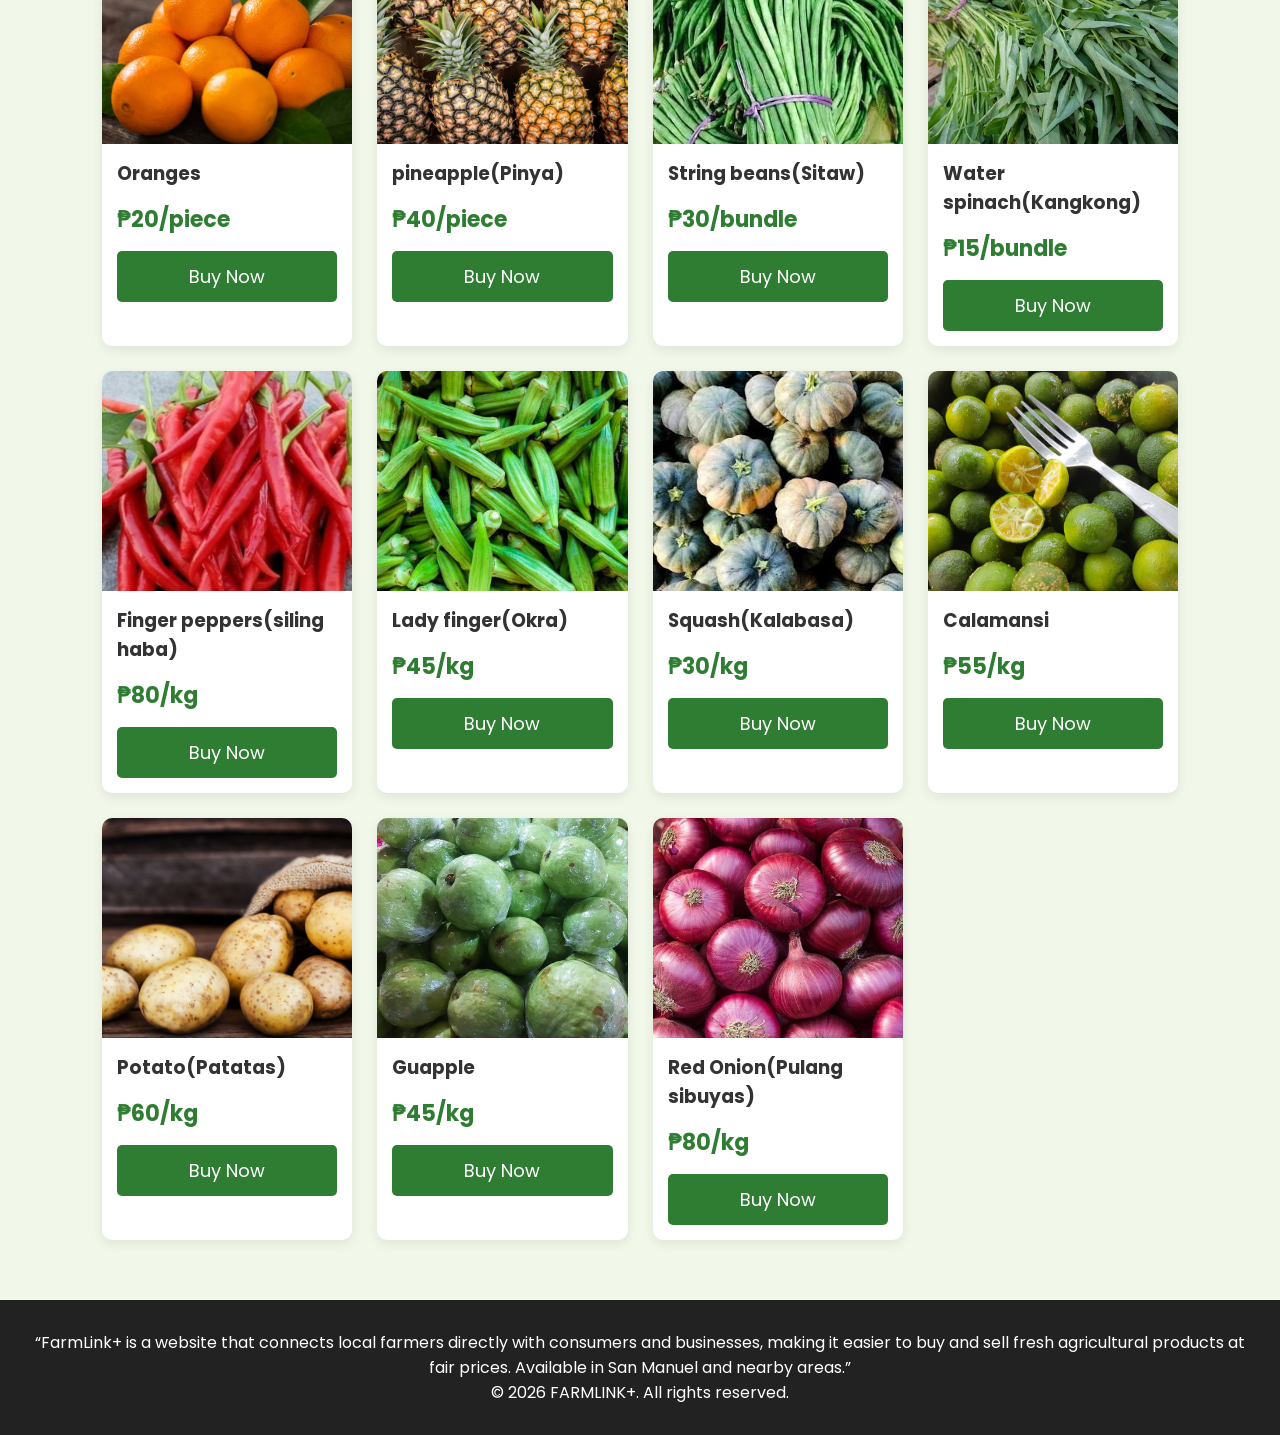
==== commit 2823f866: "camalansi" ====
--- a/index.html
+++ b/index.html
@@ -167,7 +167,7 @@
 </div>
 
 <div class="card" onclick="location.href='product.html?id=16'">
-<img src="calamansi.jpg">
+<img src="Calamansi.jpg">
 <h3>Calamansi</h3>
 <p class="price">₱55/kg</p>
 <button class="buy-btn" data-id="16">Buy Now</button>
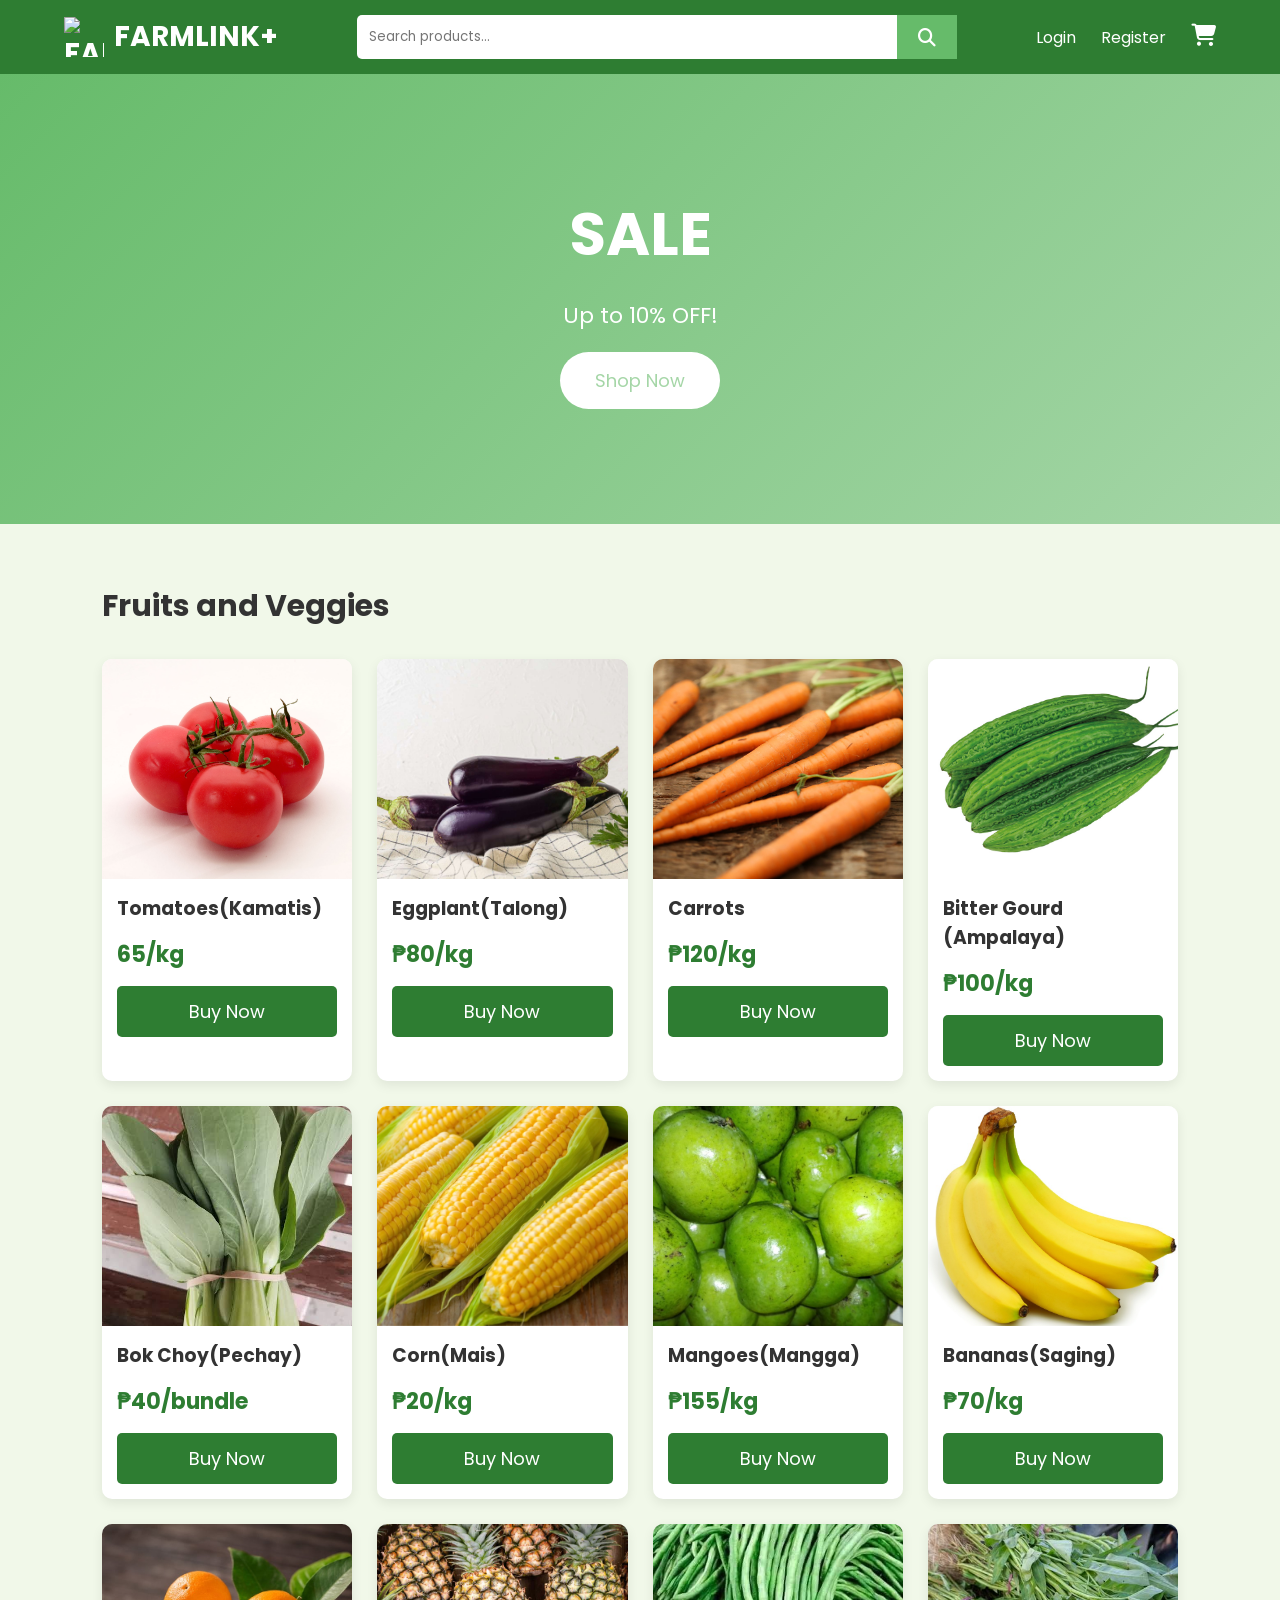
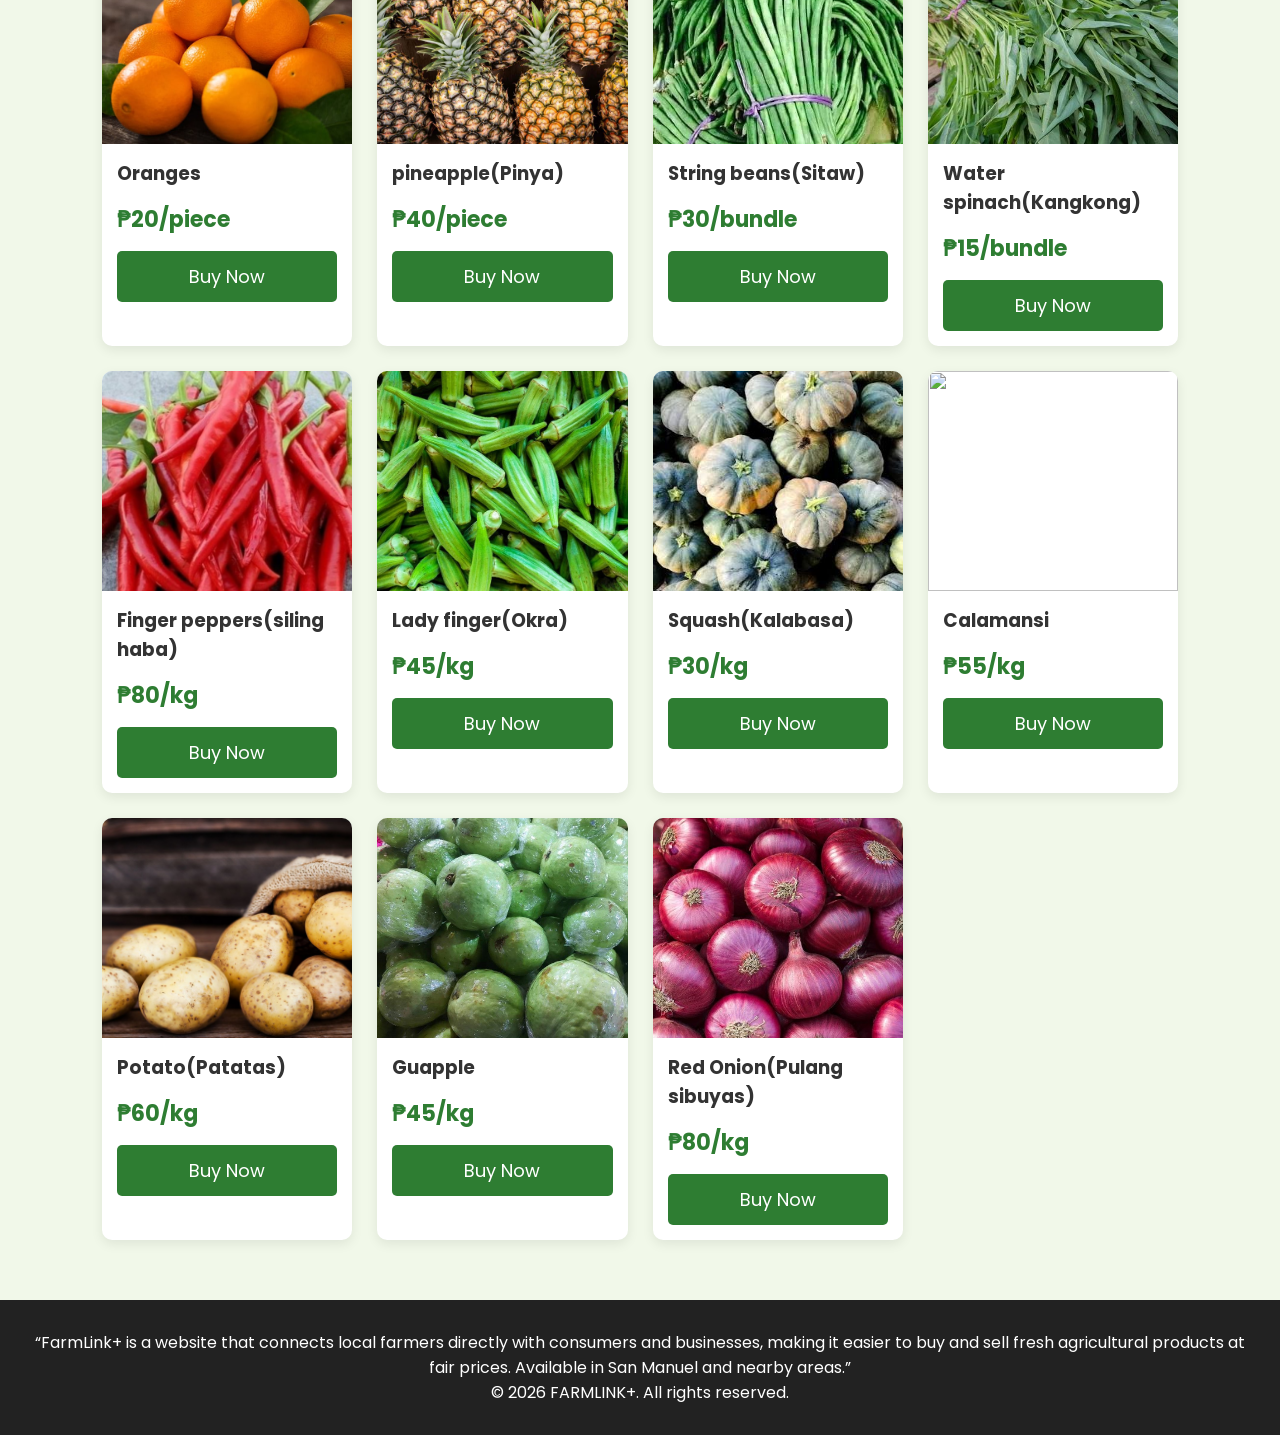
==== commit 8ae8342c: "isa pa" ====
--- a/index.html
+++ b/index.html
@@ -167,7 +167,7 @@
 </div>
 
 <div class="card" onclick="location.href='product.html?id=16'">
-<img src="Calamansi.jpg">
+<img src="calamansi.jpg">
 <h3>Calamansi</h3>
 <p class="price">₱55/kg</p>
 <button class="buy-btn" data-id="16">Buy Now</button>
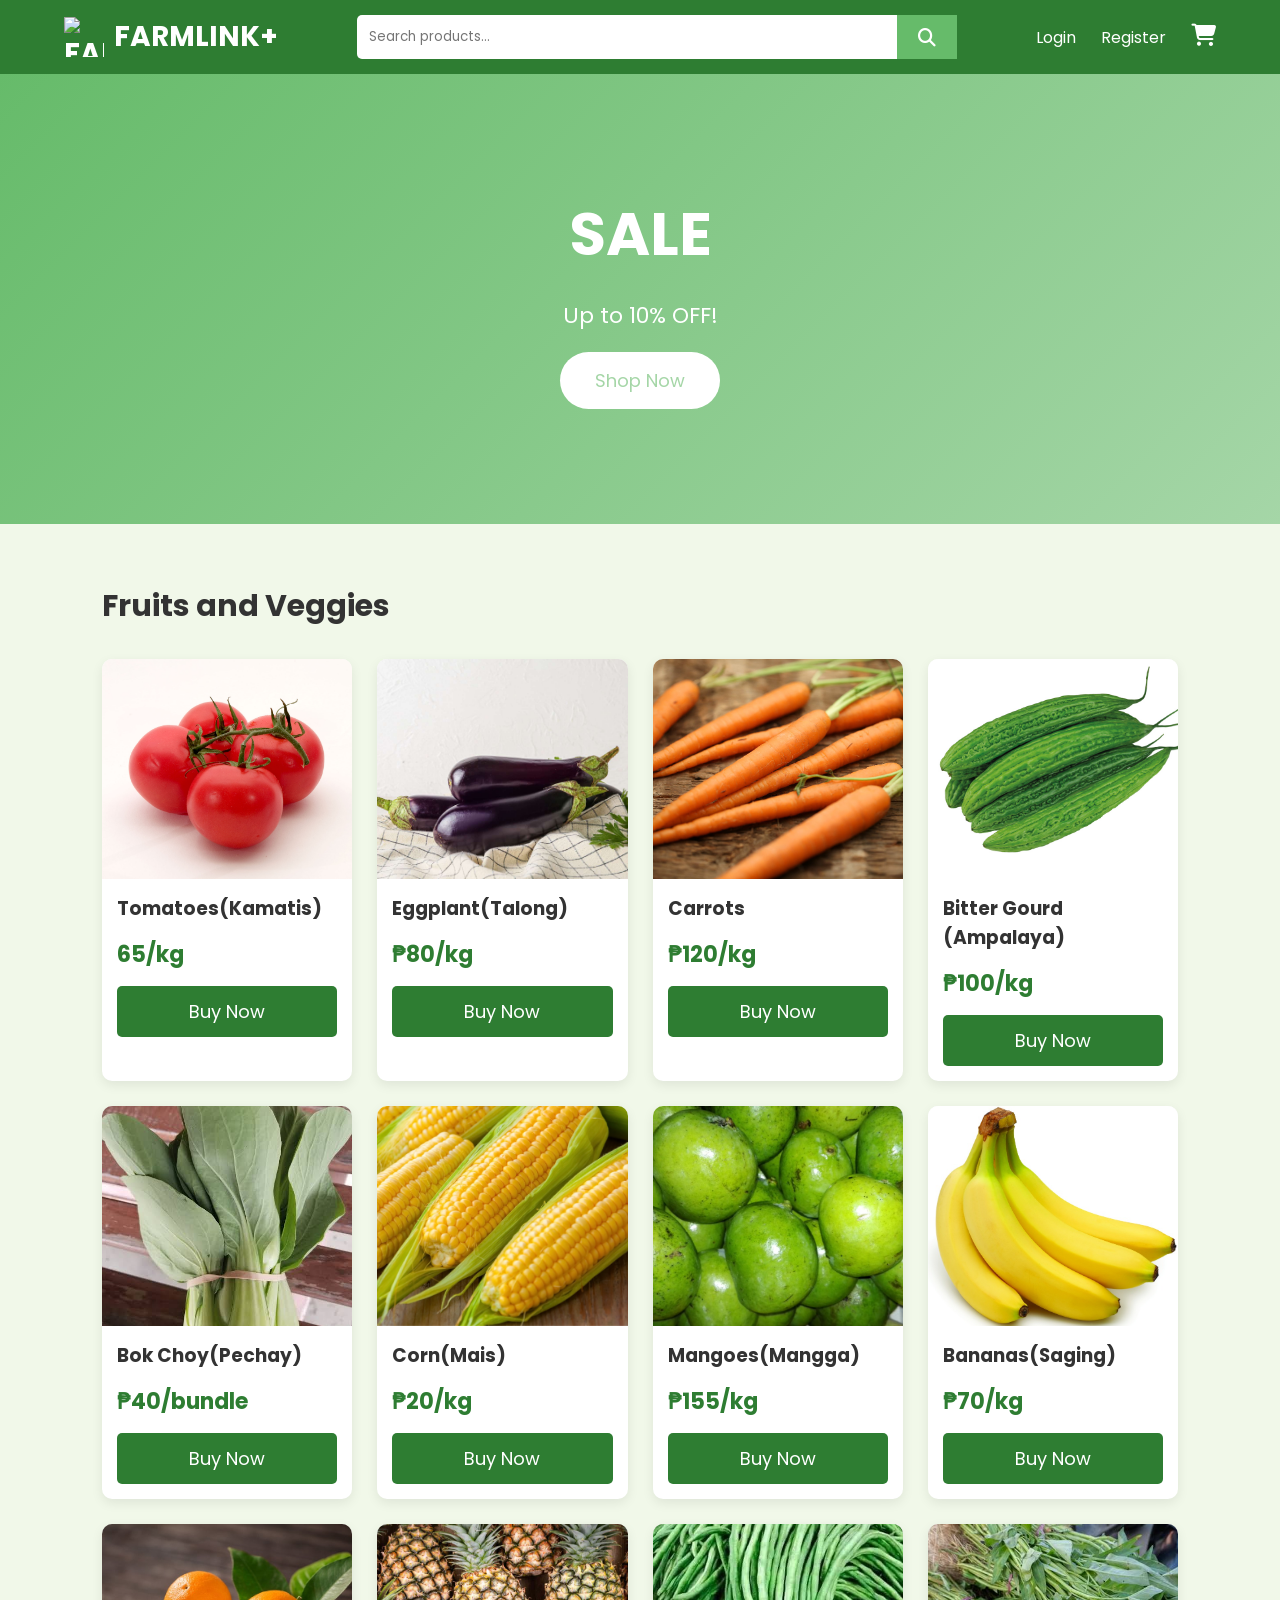
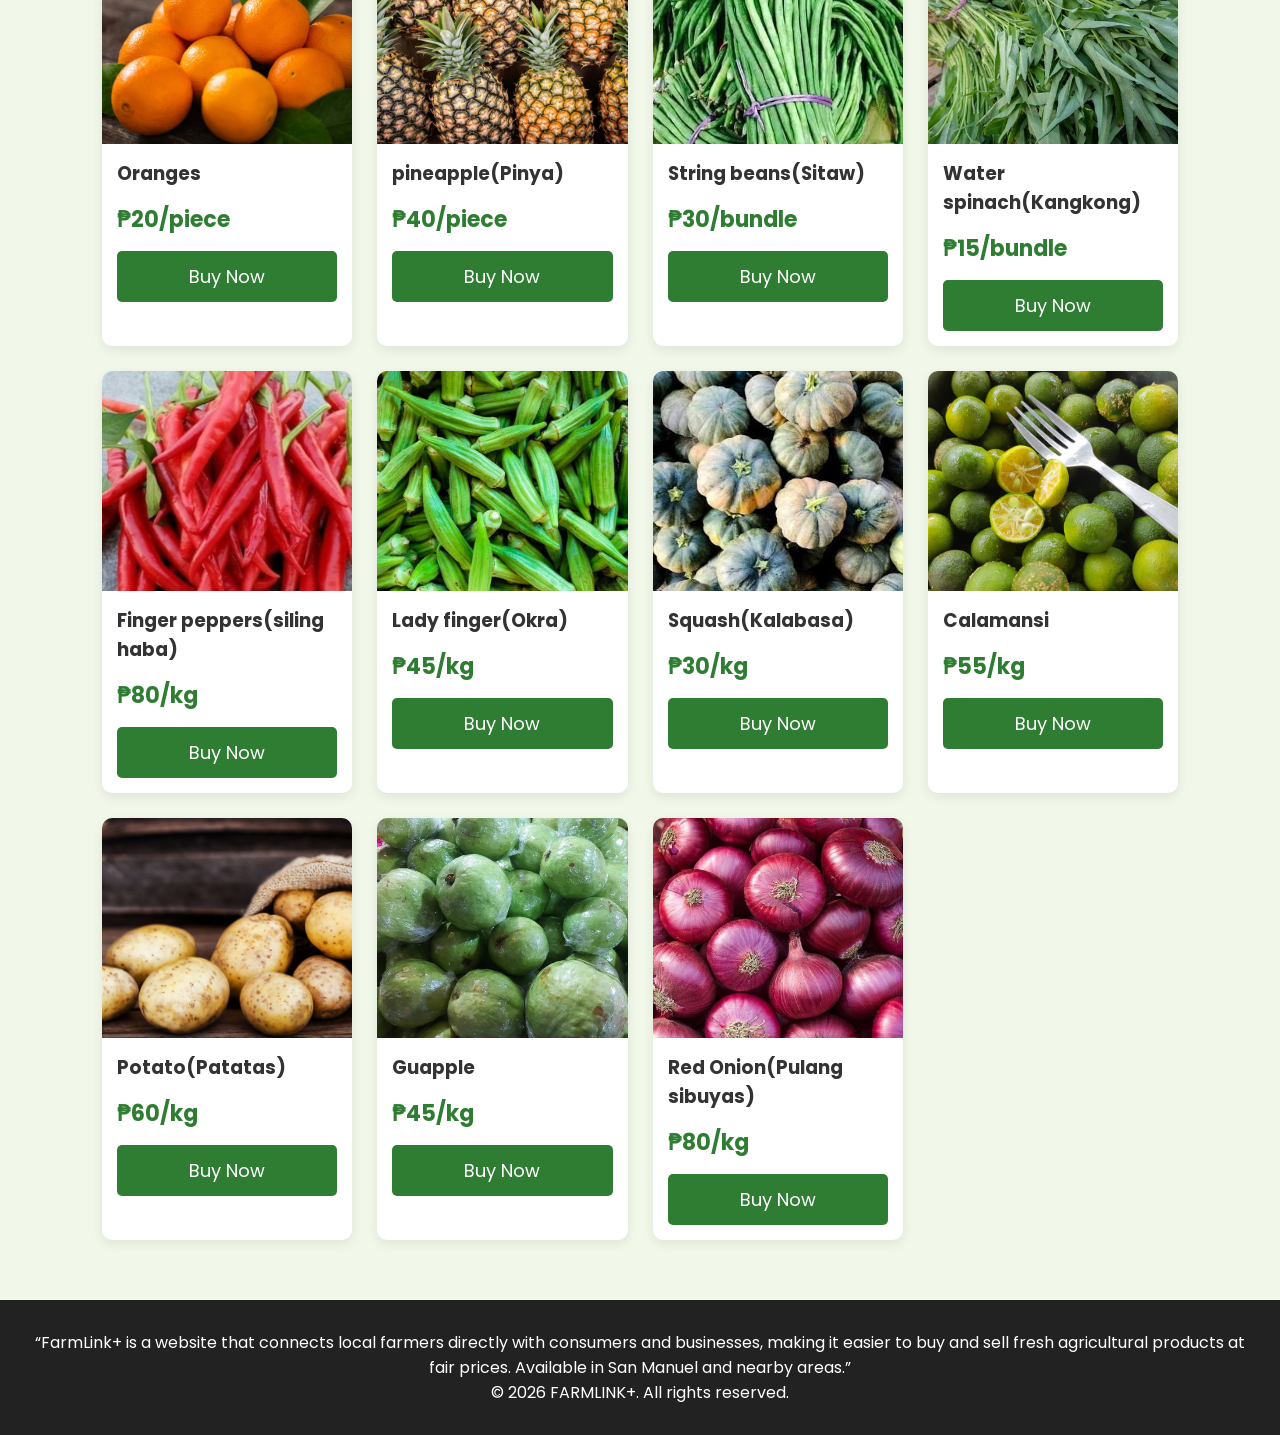
==== commit 53719b03: "erg" ====
--- a/index.html
+++ b/index.html
@@ -167,7 +167,7 @@
 </div>
 
 <div class="card" onclick="location.href='product.html?id=16'">
-<img src="calamansi.jpg">
+<img src="calamansi2.jpg">
 <h3>Calamansi</h3>
 <p class="price">₱55/kg</p>
 <button class="buy-btn" data-id="16">Buy Now</button>
